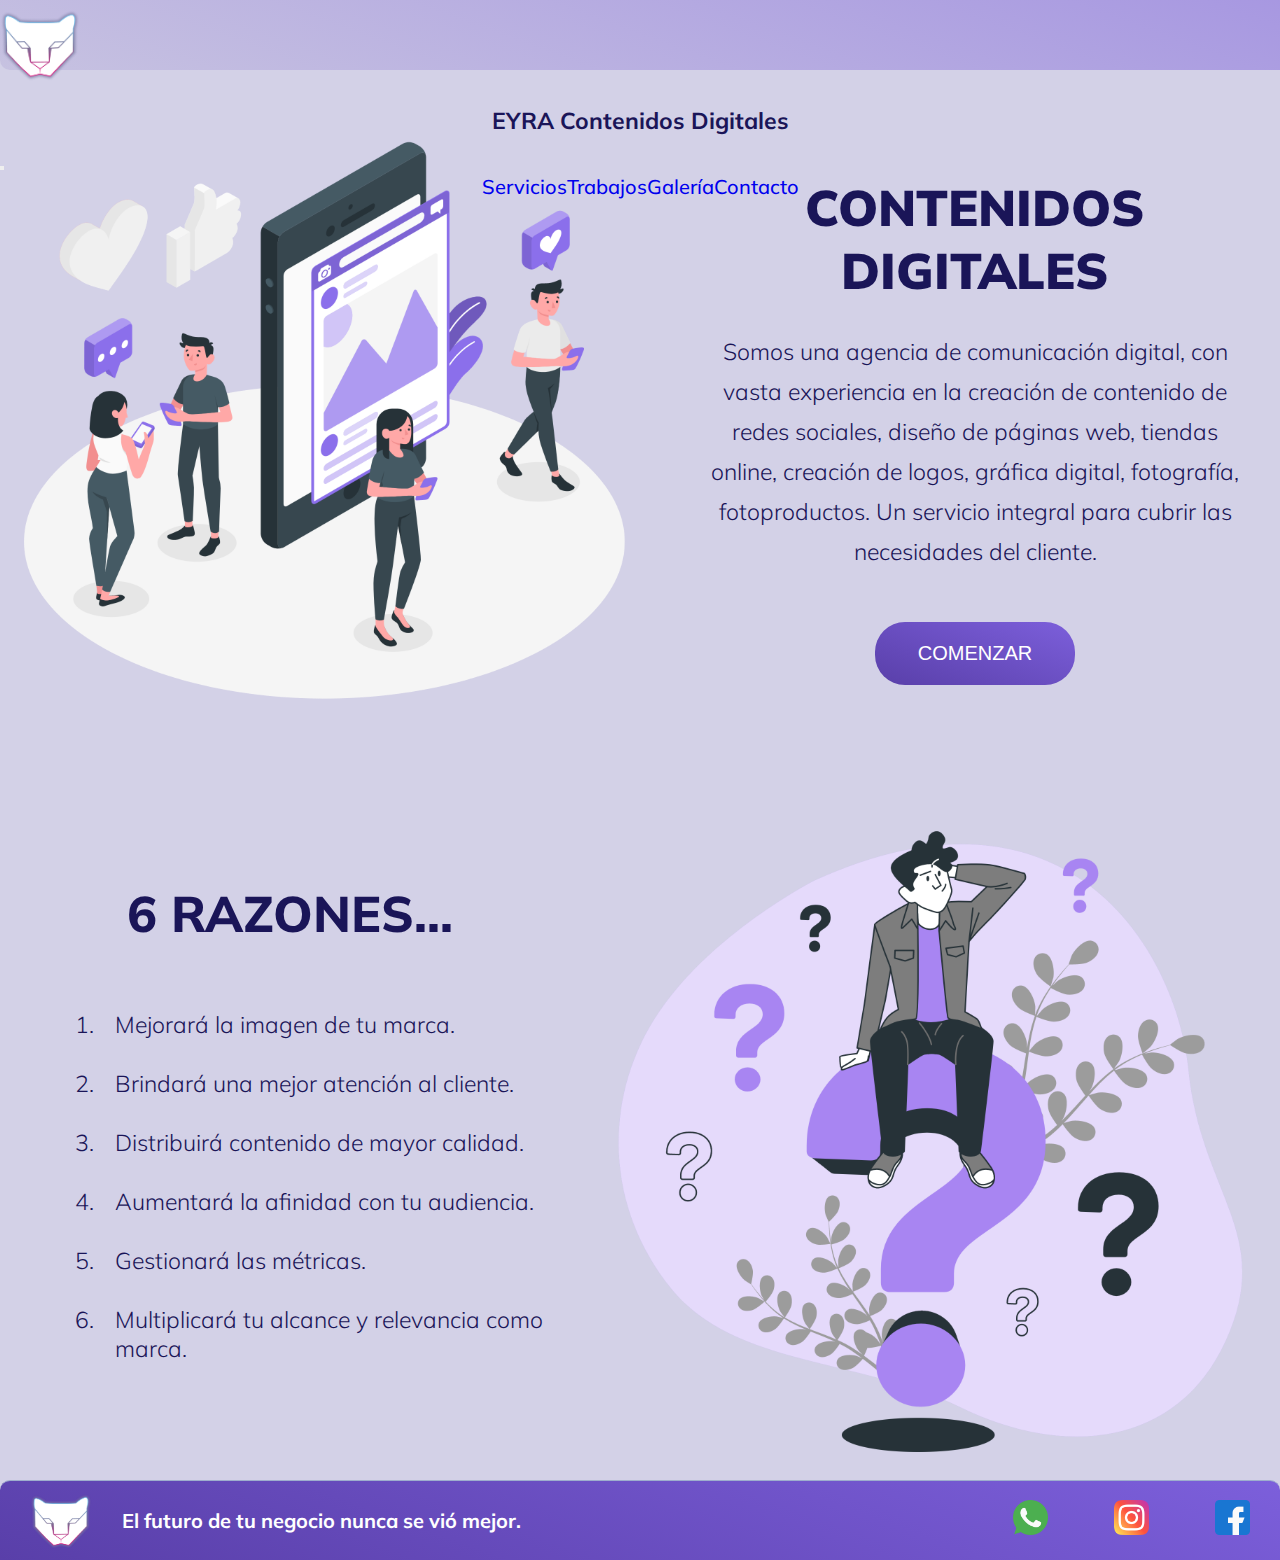
==== index.html @ 799c3d97 "Se cambia Nav a BS" ====
<!DOCTYPE html>
<html lang="en">
  <head>
    <meta charset="UTF-8" />
    <meta http-equiv="X-UA-Compatible" content="IE=edge" />
    <meta name="viewport" content="width=device-width, initial-scale=1.0" />
    <link
      href="https://cdn.jsdelivr.net/npm/bootstrap@5.1.1/dist/css/bootstrap.min.css"
      rel="stylesheet"
      integrity="sha384-F3w7mX95PdgyTmZZMECAngseQB83DfGTowi0iMjiWaeVhAn4FJkqJByhZMI3AhiU"
      crossorigin="anonymous"
    />
    <meta
      name="description"
      content="Descubre la innovación en los servicios digitales de EYRA, el futuro de tu negocio se encuentra acá."
    />
    <meta
      name="keywords"
      content="COMUNICACIÓN, COMMUNITY, MANAGER, SERVICIOS, PUBLICIDAD, FOTOPRODUCTO, DISEÑO, MARKETING"
    />
    <style>
      @import url("https://fonts.googleapis.com/css2?family=Mulish:wght@200;300;400;500;700;800;900&display=swap");
    </style>
    <link rel="shortcut icon" href="./Media/eyra-ico.ico" />
    <link rel="stylesheet" href="./CSS/style.css" />
    <title>EYRA | Contenidos Digitales</title>
  </head>
  <body>
    <nav class="navbar navbar-expand-sm navbar-light">
      <div class="container-fluid">
        <a title="EYRA" href="../index.html"
          ><img src="../Media/eyra-cara.png" class="logo" alt="logo"
        /></a>
        <p class="logo-text">EYRA Contenidos Digitales</p>
        <button
          class="navbar-toggler border-0 m-3 p-3"
          type="button"
          data-bs-toggle="collapse"
          data-bs-target="#navbarNav"
          aria-controls="navbarNav"
          aria-expanded="false"
          aria-label="Toggle navigation"
        >
          <span class="navbar-toggler-icon"></span>
        </button>
        <div
          class="collapse navbar-collapse justify-content-end"
          id="navbarNav"
        >
          <ul class="navbar-nav lista">
            <li class="nav-item">
              <a
                class="nav-link active"
                aria-current="page"
                href="./Pages/Servicios.html"
                >Servicios</a
              >
            </li>
            <li class="nav-item">
              <a class="nav-link active" href="./Pages/Trabajos.html"
                >Trabajos</a
              >
            </li>
            <li class="nav-item">
              <a class="nav-link active" href="./Pages/Galeria.html">Galería</a>
            </li>
            <li class="nav-item">
              <a class="nav-link active" href="./Pages/Contacto.html"
                >Contacto</a
              >
            </li>
          </ul>
        </div>
      </div>
    </nav>
    <section class="hero">
      <img
        src="./Media/Index.png"
        class="hero__img"
        alt="Gente usando celular"
      />
      <div class="hero__content">
        <h1 class="hero__content__title">CONTENIDOS DIGITALES</h1>
        <p class="hero__content__info">
          Somos una agencia de comunicación digital, con vasta experiencia en la
          creación de contenido de redes sociales, diseño de páginas web,
          tiendas online, creación de logos, gráfica digital, fotografía,
          fotoproductos. Un servicio integral para cubrir las necesidades del
          cliente.
        </p>
        <button class="hero__content__button">
          <a class="hero__content__button__link" href="./Pages/Contacto.html"
            >COMENZAR</a
          >
        </button>
      </div>
    </section>
    <article>
      <div>
        <h2>6 RAZONES...</h2>
        <ol>
          <li>Mejorará la imagen de tu marca.</li>
          <li>Brindará una mejor atención al cliente.</li>
          <li>Distribuirá contenido de mayor calidad.</li>
          <li>Aumentará la afinidad con tu audiencia.</li>
          <li>Gestionará las métricas.</li>
          <li>Multiplicará tu alcance y relevancia como marca.</li>
        </ol>
      </div>
      <img src="./Media/Index-razones.png" alt="signo de pregunta" />
    </article>
    <footer>
      <div class="logo-footer">
        <img src="./Media/eyra-cara.png" alt="Logo" />
        <p>El futuro de tu negocio nunca se vió mejor.</p>
      </div>
      <div class="redes">
        <a href="#"> <img src="./Media/whatsapp.png" alt="WhatsApp" /> </a>
        <a href="#"> <img src="./Media/instagram.png" alt="Instagram" /> </a>
        <a href="#"> <img src="./Media/facebook.png" alt="Facebook" /> </a>
      </div>
    </footer>
    <script
      src="https://cdn.jsdelivr.net/npm/bootstrap@5.1.1/dist/js/bootstrap.bundle.min.js"
      integrity="sha384-/bQdsTh/da6pkI1MST/rWKFNjaCP5gBSY4sEBT38Q/9RBh9AH40zEOg7Hlq2THRZ"
      crossorigin="anonymous"
    ></script>
  </body>
</html>
---- CSS/style.css ----
/*Reset CSS & HTML*/
* {
  margin: 0;
  padding: 0;
  -webkit-box-sizing: border-box;
          box-sizing: border-box;
}

html {
  font-size: 62.5%;
}

body {
  font-family: "Mulish", sans-serif;
  color: #1a1558;
  background-color: #d3d1e7;
  display: -ms-grid;
  display: grid;
  -ms-grid-columns: 1fr 1fr;
      grid-template-columns: 1fr 1fr;
  -ms-grid-rows: 8rem 1fr 1fr 8rem;
      grid-template-rows: 8rem 1fr 1fr 8rem;
      grid-template-areas: "header header" "hero hero" "article article" "footer footer";
}

a {
  text-decoration: none;
}

/*MEDIA QUERIES START*/
/*QUERIES FOR PHONES 375px to 700px*/
/*
  header div {
    flex-direction: column;
    justify-content: center;
    align-items: center;
  }

  header div p {
    font-size: 1.6rem;
    padding: 0px;
  }

  header nav ul {
    font-size: 1.6rem;
    flex-direction: column;
    justify-content: center;
    align-items: center;
  }

  .hero {
    flex-direction: column;
    justify-content: center;
    align-items: center;
  }

  .hero div h1 {
    margin-top: 20rem;
  }

  .hero img {
    display: none;
  }

  .hero div button {
    display: none;
  }

  article {
    margin-top: 5rem;
  }

  article img {
    display: none;
  }

  article div h2 {
    margin-top: 5rem;
  }

  footer {
    flex-direction: column;
    justify-content: center;
    align-items: center;
    height: 15rem;
  }

  .redes img {
    padding: 0px 15px 0px 15px;
  }
}

/*QUERIES FOR TABLETS*/
/*
@media screen and (max-width: 1000px) {
  header div p {
    font-size: 1.7rem;
  }

  .hero img {
    height: auto;
    width: 300px;
    margin-left: 0px;
  }

  article img {
    height: auto;
    width: 500px;
  }

  .redes img {
    padding: 0px 15px;
  }
}
*/
nav {
  -ms-grid-row: 1;
  -ms-grid-column: 1;
  -ms-grid-column-span: 2;
  grid-area: header;
  background-image: linear-gradient(20deg, rgba(89, 63, 169, 0.1), rgba(124, 95, 219, 0.5));
  border-bottom-left-radius: 1rem;
  height: 7rem;
}

@media screen and (max-width: 500px) {
  nav {
    height: 10rem;
  }
}

.logo {
  width: auto;
  height: 9rem;
}

.logo-text {
  font-weight: 700;
}

@media screen and (max-width: 768px) {
  .logo-text {
    font-size: 2rem;
  }
}

nav ul {
  display: -webkit-box;
  display: -ms-flexbox;
  display: flex;
  -webkit-box-pack: space-evenly;
      -ms-flex-pack: space-evenly;
          justify-content: space-evenly;
  font-size: 2rem;
  font-weight: 500;
}

nav ul li {
  display: -webkit-box;
  display: -ms-flexbox;
  display: flex;
  -webkit-box-pack: justify;
      -ms-flex-pack: justify;
          justify-content: space-between;
  -webkit-box-align: center;
      -ms-flex-align: center;
          align-items: center;
}

.lista {
  display: -webkit-box;
  display: -ms-flexbox;
  display: flex;
  -webkit-box-pack: center;
      -ms-flex-pack: center;
          justify-content: center;
  -webkit-box-align: center;
      -ms-flex-align: center;
          align-items: center;
}

/*
header {
  width: 100%;
  height: 4rem;
  grid-area: header;
  display: flex;
  justify-content: space-between;
  align-items: center;
  background: rgb(255, 255, 255);
  border-bottom: solid rgb(158, 174, 205) 1px;
  border-bottom-left-radius: 1.5rem;
  position: fixed;
  opacity: 0.9;
  z-index: 2;

  @include mobile {
    width: 100%;
    height: 10rem;
    flex-direction: column;
    justify-content: space-evenly;
    align-items: flex-end;
  }

  div img {
    position: absolute;
    width: auto;
    height: 120px;
    left: 0px;
    top: -4px;
    @include mobile {
      height: 100px;
      margin-left: 2rem;
      margin-top: 0.5rem;
    }
  }
  div p {
    padding-left: 11rem;
    font-size: 2.5rem;
    font-weight: 700;

    @include mobile {
      font-size: 2.6rem;
      margin-right: 6rem;
    }
    @include tablet {
      display: none;
    }
  }
  nav ul {
    width: 50rem;
    display: flex;
    justify-content: space-evenly;
    font-size: 2rem;
    font-weight: 500;
    li {
      display: flex;
      justify-content: space-between;
      align-items: center;
    }
  }
}

a {
  text-decoration: none;
}

/*HEADER END*/
/*FOOTER*/
footer {
  height: 8rem;
  width: 100%;
  -ms-grid-row: 4;
  -ms-grid-column: 1;
  -ms-grid-column-span: 2;
  grid-area: footer;
  display: -webkit-box;
  display: -ms-flexbox;
  display: flex;
  -webkit-box-pack: justify;
      -ms-flex-pack: justify;
          justify-content: space-between;
  -webkit-box-align: center;
      -ms-flex-align: center;
          align-items: center;
  background-image: linear-gradient(20deg, #593fa9, #7c5fdb);
  border-top: solid #9eaecd 1px;
  border-top-left-radius: 1rem;
  border-top-right-radius: 1rem;
  z-index: 2;
}

.logo-footer {
  display: -webkit-box;
  display: -ms-flexbox;
  display: flex;
  -webkit-box-pack: left;
      -ms-flex-pack: left;
          justify-content: left;
  -webkit-box-align: center;
      -ms-flex-align: center;
          align-items: center;
}

footer div p {
  padding-left: 30px;
  font-size: 2rem;
  font-weight: 700;
  color: white;
}

@media screen and (max-width: 500px) {
  footer div p {
    display: none;
  }
}

@media screen and (max-width: 768px) {
  footer div p {
    font-size: 1.6rem;
  }
}

footer img {
  width: auto;
  height: 70px;
  padding-left: 30px;
}

.redes img {
  width: auto;
  height: 35px;
  padding-right: 30px;
}

@media screen and (max-width: 500px) {
  .redes img {
    padding-right: 30px;
  }
}

/*FOOTER END*/
/*HERO SECTION START*/
.hero {
  width: 100%;
  height: 100%;
  -ms-grid-row: 2;
  -ms-grid-column: 1;
  -ms-grid-column-span: 2;
  grid-area: hero;
  display: -webkit-box;
  display: -ms-flexbox;
  display: flex;
  -webkit-box-pack: space-evenly;
      -ms-flex-pack: space-evenly;
          justify-content: space-evenly;
  -webkit-box-align: center;
      -ms-flex-align: center;
          align-items: center;
}

@media screen and (max-width: 500px) {
  .hero {
    -webkit-box-orient: vertical;
    -webkit-box-direction: normal;
        -ms-flex-direction: column;
            flex-direction: column;
    -webkit-box-pack: center;
        -ms-flex-pack: center;
            justify-content: center;
    -webkit-box-align: center;
        -ms-flex-align: center;
            align-items: center;
    width: 100vh;
  }
}

.hero__img {
  height: auto;
  width: 700px;
  margin-left: -30px;
}

@media screen and (max-width: 500px) {
  .hero__img {
    height: auto;
    width: 500px;
    margin-top: 20rem;
  }
}

.hero__content__title {
  text-align: center;
  font-size: 5rem;
  font-weight: 900;
  margin-top: 2rem;
}

.hero__content__info {
  text-align: center;
  font-size: 2.3rem;
  font-weight: 300;
  line-height: 4rem;
  margin: 2rem;
}

.hero__content__button {
  width: 200px;
  margin: 2rem;
  padding: 2rem;
  border-radius: 3rem;
  border: none;
  background-image: linear-gradient(20deg, #593fa9, #7c5fdb);
  -webkit-transition: width 0.5s;
  transition: width 0.5s;
}

.hero__content__button__link {
  color: white;
  font-size: 2rem;
  padding: 1rem;
}

.hero__content__button:hover {
  width: 250px;
}

.hero div {
  display: -webkit-box;
  display: -ms-flexbox;
  display: flex;
  -webkit-box-orient: vertical;
  -webkit-box-direction: normal;
      -ms-flex-direction: column;
          flex-direction: column;
  -webkit-box-pack: center;
      -ms-flex-pack: center;
          justify-content: center;
  -webkit-box-align: center;
      -ms-flex-align: center;
          align-items: center;
}

.hero {
  -webkit-animation: fadeIn 2s;
          animation: fadeIn 2s;
}

@-webkit-keyframes fadeIn {
  0% {
    opacity: 0;
  }
  100% {
    opacity: 1;
  }
}

@keyframes fadeIn {
  0% {
    opacity: 0;
  }
  100% {
    opacity: 1;
  }
}

/*HERO SECTION END*/
/* ARTICLE START*/
article {
  -ms-grid-row: 3;
  -ms-grid-column: 1;
  -ms-grid-column-span: 2;
  grid-area: article;
  display: -webkit-box;
  display: -ms-flexbox;
  display: flex;
  -webkit-box-pack: space-evenly;
      -ms-flex-pack: space-evenly;
          justify-content: space-evenly;
  -webkit-box-align: center;
      -ms-flex-align: center;
          align-items: center;
}

@media screen and (max-width: 500px) {
  article {
    -webkit-box-orient: vertical;
    -webkit-box-direction: normal;
        -ms-flex-direction: column;
            flex-direction: column;
  }
}

article div h2 {
  text-align: center;
  font-size: 5rem;
  font-weight: 800;
  margin-bottom: 5rem;
}

article div ol {
  padding: 0rem 0rem 0rem 10rem;
}

article div ol li {
  text-align: left;
  font-size: 2.3rem;
  font-weight: 300;
  padding: 1.5rem;
}

article img {
  height: auto;
  width: 700px;
}

@media screen and (max-width: 500px) {
  article img {
    height: auto;
    width: 500px;
  }
}

/* ARTICLE END*/
/*PAGES: SERVICIOS START*/
.servicios {
  height: 45rem;
  -ms-grid-row: 2;
  -ms-grid-column: 1;
  -ms-grid-column-span: 2;
  grid-area: hero;
  display: -webkit-box;
  display: -ms-flexbox;
  display: flex;
  -webkit-box-pack: space-evenly;
      -ms-flex-pack: space-evenly;
          justify-content: space-evenly;
  -webkit-box-align: start;
      -ms-flex-align: start;
          align-items: flex-start;
}

@media screen and (max-width: 500px) {
  .servicios {
    -webkit-box-orient: vertical;
    -webkit-box-direction: normal;
        -ms-flex-direction: column;
            flex-direction: column;
    -webkit-box-align: center;
        -ms-flex-align: center;
            align-items: center;
    width: 100vh;
    height: 100%;
  }
}

@media screen and (max-width: 768px) {
  .servicios {
    -webkit-box-orient: vertical;
    -webkit-box-direction: normal;
        -ms-flex-direction: column;
            flex-direction: column;
    -webkit-box-align: center;
        -ms-flex-align: center;
            align-items: center;
    height: 80%;
  }
}

.servicios__title {
  text-align: center;
  font-size: 5rem;
  font-weight: 800;
  margin-top: 13rem;
}

@media screen and (max-width: 768px) {
  .servicios__title {
    margin-top: 10rem;
  }
}

@media screen and (max-width: 500px) {
  .servicios__title {
    margin-top: 13rem;
  }
}

.servicios__info {
  text-align: center;
  font-size: 2.3rem;
  font-weight: 300;
  padding: 5rem 10rem 5rem 10rem;
}

.servicios__img {
  height: auto;
  width: 500px;
}

.box {
  display: -webkit-box;
  display: -ms-flexbox;
  display: flex;
  -webkit-box-orient: vertical;
  -webkit-box-direction: normal;
      -ms-flex-direction: column;
          flex-direction: column;
  background-image: linear-gradient(20deg, rgba(89, 63, 169, 0), rgba(124, 95, 219, 0.2));
  border-radius: 2rem;
}

.box__title {
  font-weight: 600;
  font-size: 3rem;
  margin: 7rem 0rem 3rem 0rem;
}

@media screen and (max-width: 500px) {
  .box__title {
    text-align: center;
  }
}

.box__cards {
  display: -webkit-box;
  display: -ms-flexbox;
  display: flex;
  -webkit-box-pack: space-evenly;
      -ms-flex-pack: space-evenly;
          justify-content: space-evenly;
  -webkit-box-align: baseline;
      -ms-flex-align: baseline;
          align-items: baseline;
  width: 90%;
  margin: 7rem 0rem 7rem 0rem;
}

@media screen and (max-width: 500px) {
  .box__cards {
    -webkit-box-orient: vertical;
    -webkit-box-direction: normal;
        -ms-flex-direction: column;
            flex-direction: column;
    -webkit-box-pack: center;
        -ms-flex-pack: center;
            justify-content: center;
    -webkit-box-align: center;
        -ms-flex-align: center;
            align-items: center;
    height: 100%;
  }
}

@media screen and (max-width: 768px) {
  .box__cards {
    -webkit-box-orient: vertical;
    -webkit-box-direction: normal;
        -ms-flex-direction: column;
            flex-direction: column;
    -webkit-box-pack: center;
        -ms-flex-pack: center;
            justify-content: center;
    -webkit-box-align: center;
        -ms-flex-align: center;
            align-items: center;
    height: 100%;
  }
}

.box__cards__card {
  font-size: 2.3rem;
  font-weight: 300;
  text-align: center;
  width: 35rem;
  height: 45rem;
  padding: 2rem;
  background-image: linear-gradient(20deg, rgba(89, 63, 169, 0), rgba(124, 95, 219, 0.7));
  border-radius: 1.3rem;
}

@media screen and (max-width: 500px) {
  .box__cards__card {
    width: 50rem;
    margin: 2rem 0rem 0rem 0rem;
  }
}

@media screen and (max-width: 768px) {
  .box__cards__card {
    width: 50rem;
    margin: 2rem 0rem 0rem 0rem;
  }
}

.box__cards__card__img {
  height: auto;
  width: 85px;
  margin: 0px;
}

.box__cards__card__title {
  margin: 2rem;
}

.box__cards__card__info {
  margin: 2rem;
}

.servicios,
.box-cards {
  -webkit-animation: fadeIn 2s;
          animation: fadeIn 2s;
}

@keyframes fadeIn {
  0% {
    opacity: 0;
  }
  100% {
    opacity: 1;
  }
}

/*TRABAJOS*/
.trabajos {
  -ms-grid-row: 2;
  -ms-grid-column: 1;
  -ms-grid-column-span: 2;
  grid-area: hero;
  display: -webkit-box;
  display: -ms-flexbox;
  display: flex;
  -webkit-box-pack: space-evenly;
      -ms-flex-pack: space-evenly;
          justify-content: space-evenly;
  -webkit-box-align: center;
      -ms-flex-align: center;
          align-items: center;
}

@media screen and (max-width: 500px) {
  .trabajos {
    -webkit-box-orient: vertical;
    -webkit-box-direction: normal;
        -ms-flex-direction: column;
            flex-direction: column;
    -webkit-box-pack: center;
        -ms-flex-pack: center;
            justify-content: center;
    -webkit-box-align: center;
        -ms-flex-align: center;
            align-items: center;
    width: 100vh;
  }
}

@media screen and (max-width: 768px) {
  .trabajos {
    -webkit-box-orient: vertical;
    -webkit-box-direction: normal;
        -ms-flex-direction: column;
            flex-direction: column;
    -webkit-box-pack: center;
        -ms-flex-pack: center;
            justify-content: center;
    -webkit-box-align: center;
        -ms-flex-align: center;
            align-items: center;
  }
}

.trabajos__title {
  text-align: center;
  font-size: 5rem;
  font-weight: 800;
  margin-top: 1rem;
}

.trabajos__img {
  height: 600px;
  width: auto;
}

.trabajos-info {
  display: -webkit-box;
  display: -ms-flexbox;
  display: flex;
  -webkit-box-orient: vertical;
  -webkit-box-direction: normal;
      -ms-flex-direction: column;
          flex-direction: column;
  -webkit-box-pack: center;
      -ms-flex-pack: center;
          justify-content: center;
  -webkit-box-align: center;
      -ms-flex-align: center;
          align-items: center;
}

.trabajos-info__text {
  width: 80%;
  text-align: center;
  font-size: 2.3rem;
  font-weight: 300;
  margin: 5rem;
}

.banner {
  width: 90%;
  display: -webkit-box;
  display: -ms-flexbox;
  display: flex;
  -webkit-box-pack: space-evenly;
      -ms-flex-pack: space-evenly;
          justify-content: space-evenly;
  -webkit-box-align: center;
      -ms-flex-align: center;
          align-items: center;
}

@media screen and (max-width: 500px) {
  .banner {
    -webkit-box-orient: vertical;
    -webkit-box-direction: normal;
        -ms-flex-direction: column;
            flex-direction: column;
    -webkit-box-pack: center;
        -ms-flex-pack: center;
            justify-content: center;
    -webkit-box-align: center;
        -ms-flex-align: center;
            align-items: center;
    width: 100vh;
  }
}

@media screen and (max-width: 768px) {
  .banner {
    -webkit-box-orient: vertical;
    -webkit-box-direction: normal;
        -ms-flex-direction: column;
            flex-direction: column;
    -webkit-box-pack: center;
        -ms-flex-pack: center;
            justify-content: center;
    -webkit-box-align: center;
        -ms-flex-align: center;
            align-items: center;
  }
}

.banner__img {
  height: auto;
  width: 300px;
}

.trabajos {
  -webkit-animation: fadeIn 2s;
          animation: fadeIn 2s;
}

@keyframes fadeIn {
  0% {
    opacity: 0;
  }
  100% {
    opacity: 1;
  }
}

/*GALERIA START*/
.galeria {
  height: 100%;
  -ms-grid-row: 2;
  -ms-grid-column: 1;
  -ms-grid-column-span: 2;
  grid-area: hero;
  display: -webkit-box;
  display: -ms-flexbox;
  display: flex;
  -webkit-box-pack: end;
      -ms-flex-pack: end;
          justify-content: flex-end;
  -webkit-box-align: center;
      -ms-flex-align: center;
          align-items: center;
}

@media screen and (max-width: 500px) {
  .galeria {
    -webkit-box-orient: vertical;
    -webkit-box-direction: normal;
        -ms-flex-direction: column;
            flex-direction: column;
    -webkit-box-pack: center;
        -ms-flex-pack: center;
            justify-content: center;
    -webkit-box-align: center;
        -ms-flex-align: center;
            align-items: center;
    width: 100vh;
  }
}

@media screen and (max-width: 768px) {
  .galeria {
    -webkit-box-orient: vertical;
    -webkit-box-direction: normal;
        -ms-flex-direction: column;
            flex-direction: column;
    -webkit-box-pack: center;
        -ms-flex-pack: center;
            justify-content: center;
    -webkit-box-align: center;
        -ms-flex-align: center;
            align-items: center;
  }
}

.galeria div img {
  height: auto;
  width: 500px;
}

@media screen and (max-width: 500px) {
  .galeria div img {
    margin-top: 20rem;
  }
}

.galeria h1 {
  text-align: center;
  font-size: 5rem;
  font-weight: 800;
  margin-top: 13rem;
}

.galeria p {
  text-align: center;
  font-size: 2.3rem;
  font-weight: 300;
  padding: 5rem 10rem 5rem 10rem;
}

.carousel-galeria {
  height: 100%;
}

.galeria,
.galeria-fotos {
  -webkit-animation: fadeIn 2s;
          animation: fadeIn 2s;
}

@keyframes fadeIn {
  0% {
    opacity: 0;
  }
  100% {
    opacity: 1;
  }
}

/*CONTACTO START*/
.contacto {
  height: 100%;
  -ms-grid-row: 2;
  -ms-grid-column: 1;
  -ms-grid-column-span: 2;
  grid-area: hero;
  display: -webkit-box;
  display: -ms-flexbox;
  display: flex;
  -webkit-box-pack: center;
      -ms-flex-pack: center;
          justify-content: center;
  -webkit-box-align: center;
      -ms-flex-align: center;
          align-items: center;
}

@media screen and (max-width: 500px) {
  .contacto {
    -webkit-box-orient: vertical;
    -webkit-box-direction: normal;
        -ms-flex-direction: column;
            flex-direction: column;
    -webkit-box-pack: center;
        -ms-flex-pack: center;
            justify-content: center;
    -webkit-box-align: center;
        -ms-flex-align: center;
            align-items: center;
    width: 100vh;
  }
}

@media screen and (max-width: 768px) {
  .contacto {
    -webkit-box-orient: vertical;
    -webkit-box-direction: normal;
        -ms-flex-direction: column;
            flex-direction: column;
    -webkit-box-pack: center;
        -ms-flex-pack: center;
            justify-content: center;
    -webkit-box-align: center;
        -ms-flex-align: center;
            align-items: center;
  }
}

.contacto div img {
  height: auto;
  width: 600px;
}

.contacto h1 {
  text-align: center;
  font-size: 5rem;
  font-weight: 800;
  margin-top: 13rem;
  -webkit-animation: fadeIn 2s;
          animation: fadeIn 2s;
}

@media screen and (max-width: 500px) {
  .contacto h1 {
    margin-top: 20rem;
  }
}

@keyframes fadeIn {
  0% {
    opacity: 0;
  }
  100% {
    opacity: 1;
  }
}

.contacto p {
  text-align: center;
  font-size: 2.3rem;
  font-weight: 300;
  padding: 5rem 10rem 5rem 10rem;
}

.formulario {
  background-image: linear-gradient(20deg, rgba(89, 63, 169, 0), rgba(124, 95, 219, 0.7));
}

.formulario div,
p {
  display: -webkit-box;
  display: -ms-flexbox;
  display: flex;
  -webkit-box-orient: vertical;
  -webkit-box-direction: normal;
      -ms-flex-direction: column;
          flex-direction: column;
  -webkit-box-pack: start;
      -ms-flex-pack: start;
          justify-content: flex-start;
  -webkit-box-align: center;
      -ms-flex-align: center;
          align-items: center;
  padding: 1rem;
}

.formulario,
div,
p,
input,
label {
  font-size: 2.3rem;
  font-weight: 300;
}

.formulario input,
select {
  background-color: #d3d1e7;
  border: none;
  margin: 0.5rem;
}

.formulario select {
  text-align: center;
  font-size: 2rem;
}

.formulario div button {
  width: 200px;
  margin: 2rem;
  padding: 2rem;
  border-radius: 3rem;
  border: none;
  background-image: linear-gradient(20deg, #593fa9, #7c5fdb);
  -webkit-transition: width 0.5s;
  transition: width 0.5s;
}

.formulario div button:hover {
  width: 250px;
}

.formulario div button a {
  color: white;
  font-size: 2rem;
  padding: 1rem;
}

/*MEDIA QUERIES START*/
/*QUERIES FOR PHONES 375px to 700px*/
/*
  header div {
    flex-direction: column;
    justify-content: center;
    align-items: center;
  }

  header div p {
    font-size: 1.6rem;
    padding: 0px;
  }

  header nav ul {
    font-size: 1.6rem;
    flex-direction: column;
    justify-content: center;
    align-items: center;
  }

  .hero {
    flex-direction: column;
    justify-content: center;
    align-items: center;
  }

  .hero div h1 {
    margin-top: 20rem;
  }

  .hero img {
    display: none;
  }

  .hero div button {
    display: none;
  }

  article {
    margin-top: 5rem;
  }

  article img {
    display: none;
  }

  article div h2 {
    margin-top: 5rem;
  }

  footer {
    flex-direction: column;
    justify-content: center;
    align-items: center;
    height: 15rem;
  }

  .redes img {
    padding: 0px 15px 0px 15px;
  }
}

/*QUERIES FOR TABLETS*/
/*
@media screen and (max-width: 1000px) {
  header div p {
    font-size: 1.7rem;
  }

  .hero img {
    height: auto;
    width: 300px;
    margin-left: 0px;
  }

  article img {
    height: auto;
    width: 500px;
  }

  .redes img {
    padding: 0px 15px;
  }
}
*/
/*# sourceMappingURL=style.css.map */
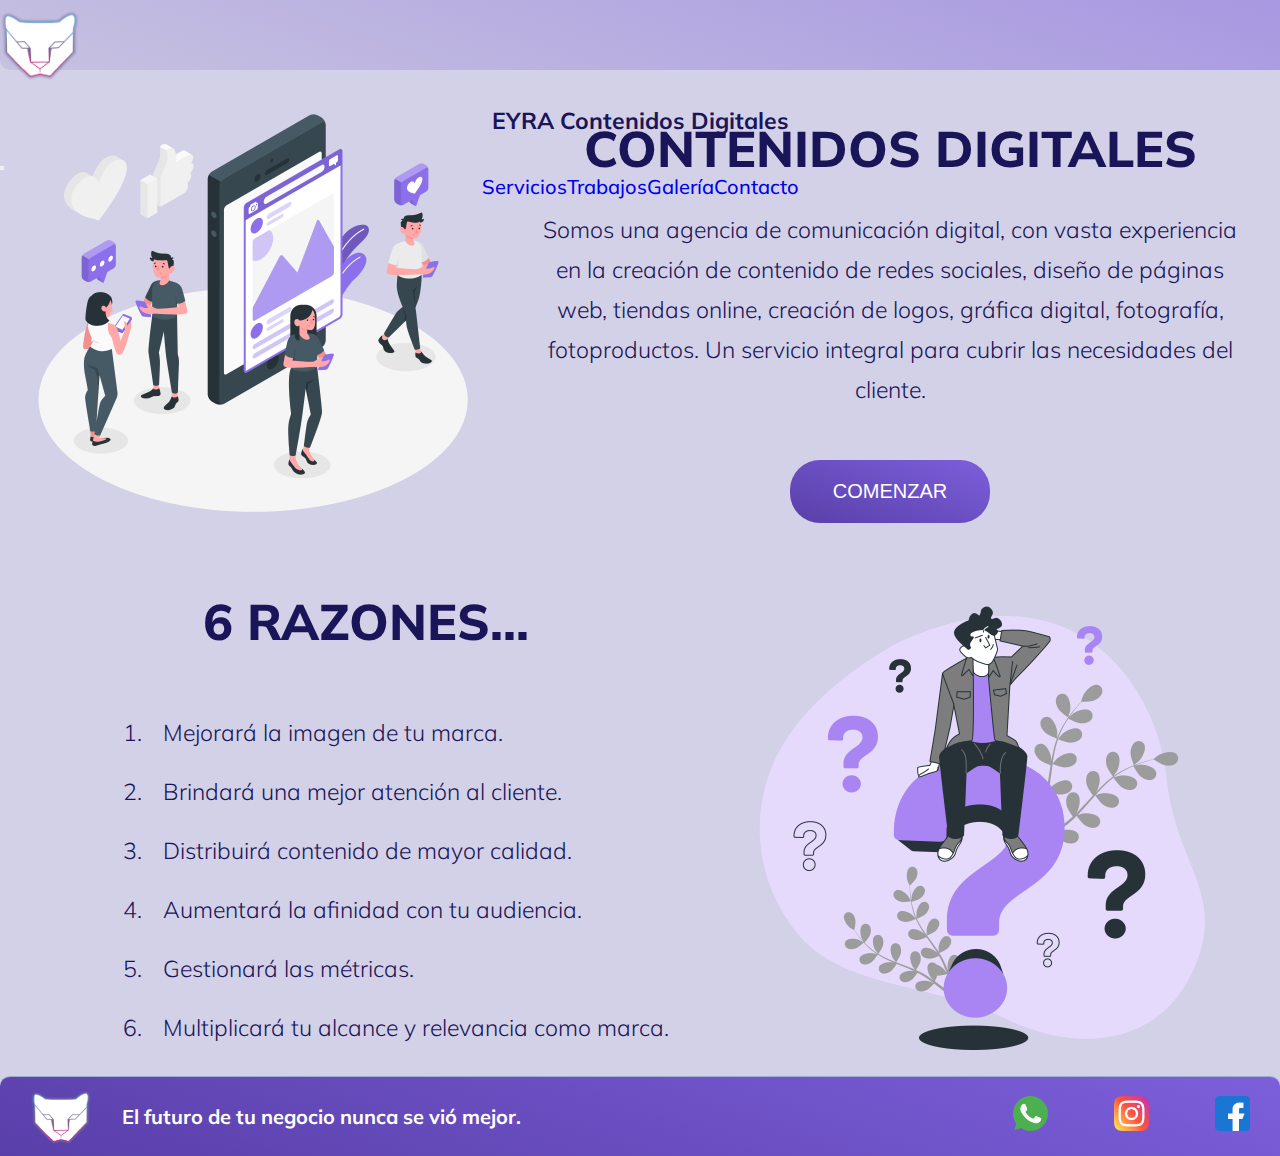
==== commit 332fa066: "Se quita grid y mejora responsive en movil" ====
--- a/index.html
+++ b/index.html
@@ -26,59 +26,67 @@
     <title>EYRA | Contenidos Digitales</title>
   </head>
   <body>
-    <nav class="navbar navbar-expand-sm navbar-light">
-      <div class="container-fluid">
-        <a title="EYRA" href="../index.html"
-          ><img src="../Media/eyra-cara.png" class="logo" alt="logo"
-        /></a>
-        <p class="logo-text">EYRA Contenidos Digitales</p>
-        <button
-          class="navbar-toggler border-0 m-3 p-3"
-          type="button"
-          data-bs-toggle="collapse"
-          data-bs-target="#navbarNav"
-          aria-controls="navbarNav"
-          aria-expanded="false"
-          aria-label="Toggle navigation"
-        >
-          <span class="navbar-toggler-icon"></span>
-        </button>
-        <div
-          class="collapse navbar-collapse justify-content-end"
-          id="navbarNav"
-        >
-          <ul class="navbar-nav lista">
-            <li class="nav-item">
-              <a
-                class="nav-link active"
-                aria-current="page"
-                href="./Pages/Servicios.html"
-                >Servicios</a
-              >
-            </li>
-            <li class="nav-item">
-              <a class="nav-link active" href="./Pages/Trabajos.html"
-                >Trabajos</a
-              >
-            </li>
-            <li class="nav-item">
-              <a class="nav-link active" href="./Pages/Galeria.html">Galería</a>
-            </li>
-            <li class="nav-item">
-              <a class="nav-link active" href="./Pages/Contacto.html"
-                >Contacto</a
-              >
-            </li>
-          </ul>
-        </div>
+    <div class="container-fluid">
+      <div class="row">
+        <nav class="navbar navbar-expand-sm navbar-light">
+          <div class="container-fluid">
+            <a title="EYRA" href="./index.html"
+              ><img src="./Media/eyra-cara.png" class="logo" alt="logo"
+            /></a>
+            <p class="logo-text">EYRA Contenidos Digitales</p>
+            <button
+              class="navbar-toggler border-0 m-3 p-3"
+              type="button"
+              data-bs-toggle="collapse"
+              data-bs-target="#navbarNav"
+              aria-controls="navbarNav"
+              aria-expanded="false"
+              aria-label="Toggle navigation"
+            >
+              <span class="navbar-toggler-icon"></span>
+            </button>
+            <div
+              class="collapse navbar-collapse justify-content-end"
+              id="navbarNav"
+            >
+              <ul class="navbar-nav lista">
+                <li class="nav-item">
+                  <a
+                    class="nav-link active"
+                    aria-current="page"
+                    href="./Pages/Servicios.html"
+                    >Servicios</a
+                  >
+                </li>
+                <li class="nav-item">
+                  <a class="nav-link active" href="./Pages/Trabajos.html"
+                    >Trabajos</a
+                  >
+                </li>
+                <li class="nav-item">
+                  <a class="nav-link active" href="./Pages/Galeria.html"
+                    >Galería</a
+                  >
+                </li>
+                <li class="nav-item">
+                  <a class="nav-link active" href="./Pages/Contacto.html"
+                    >Contacto</a
+                  >
+                </li>
+              </ul>
+            </div>
+          </div>
+        </nav>
       </div>
-    </nav>
+    </div>
     <section class="hero">
-      <img
-        src="./Media/Index.png"
-        class="hero__img"
-        alt="Gente usando celular"
-      />
+      <div>
+        <img
+          src="./Media/Index.png"
+          class="hero__img"
+          alt="Gente usando celular"
+        />
+      </div>
       <div class="hero__content">
         <h1 class="hero__content__title">CONTENIDOS DIGITALES</h1>
         <p class="hero__content__info">
@@ -107,7 +115,9 @@
           <li>Multiplicará tu alcance y relevancia como marca.</li>
         </ol>
       </div>
-      <img src="./Media/Index-razones.png" alt="signo de pregunta" />
+      <div>
+        <img src="./Media/Index-razones.png" alt="signo de pregunta" />
+      </div>
     </article>
     <footer>
       <div class="logo-footer">
--- a/CSS/style.css
+++ b/CSS/style.css
@@ -14,13 +14,6 @@
   font-family: "Mulish", sans-serif;
   color: #1a1558;
   background-color: #d3d1e7;
-  display: -ms-grid;
-  display: grid;
-  -ms-grid-columns: 1fr 1fr;
-      grid-template-columns: 1fr 1fr;
-  -ms-grid-rows: 8rem 1fr 1fr 8rem;
-      grid-template-rows: 8rem 1fr 1fr 8rem;
-      grid-template-areas: "header header" "hero hero" "article article" "footer footer";
 }
 
 a {
@@ -28,119 +21,31 @@
 }
 
 /*MEDIA QUERIES START*/
-/*QUERIES FOR PHONES 375px to 700px*/
-/*
-  header div {
-    flex-direction: column;
-    justify-content: center;
-    align-items: center;
-  }
-
-  header div p {
-    font-size: 1.6rem;
-    padding: 0px;
-  }
-
-  header nav ul {
-    font-size: 1.6rem;
-    flex-direction: column;
-    justify-content: center;
-    align-items: center;
-  }
-
-  .hero {
-    flex-direction: column;
-    justify-content: center;
-    align-items: center;
-  }
-
-  .hero div h1 {
-    margin-top: 20rem;
-  }
-
-  .hero img {
-    display: none;
-  }
-
-  .hero div button {
-    display: none;
-  }
-
-  article {
-    margin-top: 5rem;
-  }
-
-  article img {
-    display: none;
-  }
-
-  article div h2 {
-    margin-top: 5rem;
-  }
-
-  footer {
-    flex-direction: column;
-    justify-content: center;
-    align-items: center;
-    height: 15rem;
-  }
-
-  .redes img {
-    padding: 0px 15px 0px 15px;
-  }
-}
-
-/*QUERIES FOR TABLETS*/
-/*
-@media screen and (max-width: 1000px) {
-  header div p {
-    font-size: 1.7rem;
-  }
-
-  .hero img {
-    height: auto;
-    width: 300px;
-    margin-left: 0px;
-  }
-
-  article img {
-    height: auto;
-    width: 500px;
-  }
-
-  .redes img {
-    padding: 0px 15px;
-  }
-}
-*/
 nav {
-  -ms-grid-row: 1;
-  -ms-grid-column: 1;
-  -ms-grid-column-span: 2;
-  grid-area: header;
   background-image: linear-gradient(20deg, rgba(89, 63, 169, 0.1), rgba(124, 95, 219, 0.5));
   border-bottom-left-radius: 1rem;
   height: 7rem;
 }
 
-@media screen and (max-width: 500px) {
-  nav {
-    height: 10rem;
-  }
-}
-
 .logo {
   width: auto;
   height: 9rem;
 }
 
+@media screen and (max-width: 500px) {
+  .logo {
+    height: auto;
+    width: 5rem;
+  }
+}
+
 .logo-text {
   font-weight: 700;
 }
 
-@media screen and (max-width: 768px) {
+@media screen and (max-width: 500px) {
   .logo-text {
-    font-size: 2rem;
+    display: none;
   }
 }
 
@@ -179,80 +84,11 @@
           align-items: center;
 }
 
-/*
-header {
-  width: 100%;
-  height: 4rem;
-  grid-area: header;
-  display: flex;
-  justify-content: space-between;
-  align-items: center;
-  background: rgb(255, 255, 255);
-  border-bottom: solid rgb(158, 174, 205) 1px;
-  border-bottom-left-radius: 1.5rem;
-  position: fixed;
-  opacity: 0.9;
-  z-index: 2;
-
-  @include mobile {
-    width: 100%;
-    height: 10rem;
-    flex-direction: column;
-    justify-content: space-evenly;
-    align-items: flex-end;
-  }
-
-  div img {
-    position: absolute;
-    width: auto;
-    height: 120px;
-    left: 0px;
-    top: -4px;
-    @include mobile {
-      height: 100px;
-      margin-left: 2rem;
-      margin-top: 0.5rem;
-    }
-  }
-  div p {
-    padding-left: 11rem;
-    font-size: 2.5rem;
-    font-weight: 700;
-
-    @include mobile {
-      font-size: 2.6rem;
-      margin-right: 6rem;
-    }
-    @include tablet {
-      display: none;
-    }
-  }
-  nav ul {
-    width: 50rem;
-    display: flex;
-    justify-content: space-evenly;
-    font-size: 2rem;
-    font-weight: 500;
-    li {
-      display: flex;
-      justify-content: space-between;
-      align-items: center;
-    }
-  }
-}
-
-a {
-  text-decoration: none;
-}
-
 /*HEADER END*/
 /*FOOTER*/
 footer {
   height: 8rem;
-  width: 100%;
-  -ms-grid-row: 4;
-  -ms-grid-column: 1;
-  -ms-grid-column-span: 2;
+  width: 100vw;
   grid-area: footer;
   display: -webkit-box;
   display: -ms-flexbox;
@@ -315,25 +151,21 @@
 
 @media screen and (max-width: 500px) {
   .redes img {
-    padding-right: 30px;
+    width: auto;
+    height: 30px;
+    padding-right: 10px;
   }
 }
 
 /*FOOTER END*/
 /*HERO SECTION START*/
 .hero {
-  width: 100%;
-  height: 100%;
-  -ms-grid-row: 2;
-  -ms-grid-column: 1;
-  -ms-grid-column-span: 2;
-  grid-area: hero;
-  display: -webkit-box;
-  display: -ms-flexbox;
-  display: flex;
-  -webkit-box-pack: space-evenly;
-      -ms-flex-pack: space-evenly;
-          justify-content: space-evenly;
+  display: -webkit-box;
+  display: -ms-flexbox;
+  display: flex;
+  -webkit-box-pack: center;
+      -ms-flex-pack: center;
+          justify-content: center;
   -webkit-box-align: center;
       -ms-flex-align: center;
           align-items: center;
@@ -351,37 +183,50 @@
     -webkit-box-align: center;
         -ms-flex-align: center;
             align-items: center;
-    width: 100vh;
+    width: 100%;
   }
 }
 
 .hero__img {
   height: auto;
-  width: 700px;
-  margin-left: -30px;
+  width: 500px;
 }
 
 @media screen and (max-width: 500px) {
   .hero__img {
     height: auto;
-    width: 500px;
-    margin-top: 20rem;
+    width: 300px;
+    margin-top: 15rem;
+    margin-left: 0px;
   }
 }
 
 .hero__content__title {
   text-align: center;
   font-size: 5rem;
-  font-weight: 900;
+  font-weight: 800;
   margin-top: 2rem;
 }
 
+@media screen and (max-width: 500px) {
+  .hero__content__title {
+    font-size: 2rem;
+  }
+}
+
 .hero__content__info {
+  max-width: 100rem;
   text-align: center;
   font-size: 2.3rem;
   font-weight: 300;
   line-height: 4rem;
   margin: 2rem;
+}
+
+@media screen and (max-width: 500px) {
+  .hero__content__info {
+    font-size: 1.6rem;
+  }
 }
 
 .hero__content__button {
@@ -447,10 +292,6 @@
 /*HERO SECTION END*/
 /* ARTICLE START*/
 article {
-  -ms-grid-row: 3;
-  -ms-grid-column: 1;
-  -ms-grid-column-span: 2;
-  grid-area: article;
   display: -webkit-box;
   display: -ms-flexbox;
   display: flex;
@@ -478,8 +319,20 @@
   margin-bottom: 5rem;
 }
 
+@media screen and (max-width: 500px) {
+  article div h2 {
+    font-size: 2rem;
+  }
+}
+
 article div ol {
   padding: 0rem 0rem 0rem 10rem;
+}
+
+@media screen and (max-width: 500px) {
+  article div ol {
+    padding: 0px;
+  }
 }
 
 article div ol li {
@@ -489,15 +342,22 @@
   padding: 1.5rem;
 }
 
+@media screen and (max-width: 500px) {
+  article div ol li {
+    font-size: 1.6rem;
+    text-align: center;
+  }
+}
+
 article img {
   height: auto;
-  width: 700px;
+  width: 500px;
 }
 
 @media screen and (max-width: 500px) {
   article img {
     height: auto;
-    width: 500px;
+    width: 300px;
   }
 }
 
@@ -505,10 +365,6 @@
 /*PAGES: SERVICIOS START*/
 .servicios {
   height: 45rem;
-  -ms-grid-row: 2;
-  -ms-grid-column: 1;
-  -ms-grid-column-span: 2;
-  grid-area: hero;
   display: -webkit-box;
   display: -ms-flexbox;
   display: flex;
@@ -529,8 +385,6 @@
     -webkit-box-align: center;
         -ms-flex-align: center;
             align-items: center;
-    width: 100vh;
-    height: 100%;
   }
 }
 
@@ -557,25 +411,42 @@
 @media screen and (max-width: 768px) {
   .servicios__title {
     margin-top: 10rem;
+    font-size: 2rem;
   }
 }
 
 @media screen and (max-width: 500px) {
   .servicios__title {
     margin-top: 13rem;
+    font-size: 2rem;
   }
 }
 
 .servicios__info {
+  max-width: 100rem;
   text-align: center;
   font-size: 2.3rem;
   font-weight: 300;
   padding: 5rem 10rem 5rem 10rem;
 }
 
+@media screen and (max-width: 500px) {
+  .servicios__info {
+    font-size: 1.6rem;
+    padding: 10px 10px;
+  }
+}
+
 .servicios__img {
   height: auto;
   width: 500px;
+}
+
+@media screen and (max-width: 500px) {
+  .servicios__img {
+    height: auto;
+    width: 100vw;
+  }
 }
 
 .box {
@@ -599,6 +470,7 @@
 @media screen and (max-width: 500px) {
   .box__title {
     text-align: center;
+    font-size: 2rem;
   }
 }
 
@@ -612,7 +484,7 @@
   -webkit-box-align: baseline;
       -ms-flex-align: baseline;
           align-items: baseline;
-  width: 90%;
+  width: 90vw;
   margin: 7rem 0rem 7rem 0rem;
 }
 
@@ -629,6 +501,7 @@
         -ms-flex-align: center;
             align-items: center;
     height: 100%;
+    width: 100vw;
   }
 }
 
@@ -661,14 +534,12 @@
 
 @media screen and (max-width: 500px) {
   .box__cards__card {
-    width: 50rem;
-    margin: 2rem 0rem 0rem 0rem;
+    width: 100%;
   }
 }
 
 @media screen and (max-width: 768px) {
   .box__cards__card {
-    width: 50rem;
     margin: 2rem 0rem 0rem 0rem;
   }
 }
@@ -683,8 +554,20 @@
   margin: 2rem;
 }
 
+@media screen and (max-width: 500px) {
+  .box__cards__card__title {
+    font-size: 2rem;
+  }
+}
+
 .box__cards__card__info {
   margin: 2rem;
+}
+
+@media screen and (max-width: 500px) {
+  .box__cards__card__info {
+    font-size: 1.6rem;
+  }
 }
 
 .servicios,
@@ -704,10 +587,6 @@
 
 /*TRABAJOS*/
 .trabajos {
-  -ms-grid-row: 2;
-  -ms-grid-column: 1;
-  -ms-grid-column-span: 2;
-  grid-area: hero;
   display: -webkit-box;
   display: -ms-flexbox;
   display: flex;
@@ -731,7 +610,7 @@
     -webkit-box-align: center;
         -ms-flex-align: center;
             align-items: center;
-    width: 100vh;
+    width: 100vw;
   }
 }
 
@@ -757,9 +636,22 @@
   margin-top: 1rem;
 }
 
+@media screen and (max-width: 500px) {
+  .trabajos__title {
+    font-size: 2rem;
+  }
+}
+
 .trabajos__img {
-  height: 600px;
+  height: 500px;
   width: auto;
+}
+
+@media screen and (max-width: 500px) {
+  .trabajos__img {
+    height: 300px;
+    width: auto;
+  }
 }
 
 .trabajos-info {
@@ -779,13 +671,19 @@
 }
 
 .trabajos-info__text {
-  width: 80%;
+  width: 80vw;
   text-align: center;
   font-size: 2.3rem;
   font-weight: 300;
   margin: 5rem;
 }
 
+@media screen and (max-width: 500px) {
+  .trabajos-info__text {
+    font-size: 1.6rem;
+  }
+}
+
 .banner {
   width: 90%;
   display: -webkit-box;
@@ -811,7 +709,7 @@
     -webkit-box-align: center;
         -ms-flex-align: center;
             align-items: center;
-    width: 100vh;
+    width: 100vw;
   }
 }
 
@@ -852,10 +750,6 @@
 /*GALERIA START*/
 .galeria {
   height: 100%;
-  -ms-grid-row: 2;
-  -ms-grid-column: 1;
-  -ms-grid-column-span: 2;
-  grid-area: hero;
   display: -webkit-box;
   display: -ms-flexbox;
   display: flex;
@@ -879,7 +773,7 @@
     -webkit-box-align: center;
         -ms-flex-align: center;
             align-items: center;
-    width: 100vh;
+    width: 100vw;
   }
 }
 
@@ -905,6 +799,8 @@
 
 @media screen and (max-width: 500px) {
   .galeria div img {
+    height: auto;
+    width: 300px;
     margin-top: 20rem;
   }
 }
@@ -916,11 +812,25 @@
   margin-top: 13rem;
 }
 
+@media screen and (max-width: 500px) {
+  .galeria h1 {
+    font-size: 2rem;
+    margin-top: 1rem;
+  }
+}
+
 .galeria p {
   text-align: center;
   font-size: 2.3rem;
   font-weight: 300;
   padding: 5rem 10rem 5rem 10rem;
+}
+
+@media screen and (max-width: 500px) {
+  .galeria p {
+    padding: 0px;
+    font-size: 1.6rem;
+  }
 }
 
 .carousel-galeria {
@@ -933,6 +843,10 @@
           animation: fadeIn 2s;
 }
 
+.galeria-height {
+  height: 100vh;
+}
+
 @keyframes fadeIn {
   0% {
     opacity: 0;
@@ -945,10 +859,6 @@
 /*CONTACTO START*/
 .contacto {
   height: 100%;
-  -ms-grid-row: 2;
-  -ms-grid-column: 1;
-  -ms-grid-column-span: 2;
-  grid-area: hero;
   display: -webkit-box;
   display: -ms-flexbox;
   display: flex;
@@ -972,7 +882,7 @@
     -webkit-box-align: center;
         -ms-flex-align: center;
             align-items: center;
-    width: 100vh;
+    width: 100vw;
   }
 }
 
@@ -994,6 +904,13 @@
 .contacto div img {
   height: auto;
   width: 600px;
+}
+
+@media screen and (max-width: 500px) {
+  .contacto div img {
+    height: auto;
+    width: 300px;
+  }
 }
 
 .contacto h1 {
@@ -1008,6 +925,7 @@
 @media screen and (max-width: 500px) {
   .contacto h1 {
     margin-top: 20rem;
+    font-size: 2rem;
   }
 }
 
@@ -1025,6 +943,13 @@
   font-size: 2.3rem;
   font-weight: 300;
   padding: 5rem 10rem 5rem 10rem;
+}
+
+@media screen and (max-width: 500px) {
+  .contacto p {
+    padding: 1rem;
+    font-size: 1.6rem;
+  }
 }
 
 .formulario {
@@ -1092,89 +1017,4 @@
 }
 
 /*MEDIA QUERIES START*/
-/*QUERIES FOR PHONES 375px to 700px*/
-/*
-  header div {
-    flex-direction: column;
-    justify-content: center;
-    align-items: center;
-  }
-
-  header div p {
-    font-size: 1.6rem;
-    padding: 0px;
-  }
-
-  header nav ul {
-    font-size: 1.6rem;
-    flex-direction: column;
-    justify-content: center;
-    align-items: center;
-  }
-
-  .hero {
-    flex-direction: column;
-    justify-content: center;
-    align-items: center;
-  }
-
-  .hero div h1 {
-    margin-top: 20rem;
-  }
-
-  .hero img {
-    display: none;
-  }
-
-  .hero div button {
-    display: none;
-  }
-
-  article {
-    margin-top: 5rem;
-  }
-
-  article img {
-    display: none;
-  }
-
-  article div h2 {
-    margin-top: 5rem;
-  }
-
-  footer {
-    flex-direction: column;
-    justify-content: center;
-    align-items: center;
-    height: 15rem;
-  }
-
-  .redes img {
-    padding: 0px 15px 0px 15px;
-  }
-}
-
-/*QUERIES FOR TABLETS*/
-/*
-@media screen and (max-width: 1000px) {
-  header div p {
-    font-size: 1.7rem;
-  }
-
-  .hero img {
-    height: auto;
-    width: 300px;
-    margin-left: 0px;
-  }
-
-  article img {
-    height: auto;
-    width: 500px;
-  }
-
-  .redes img {
-    padding: 0px 15px;
-  }
-}
-*/
 /*# sourceMappingURL=style.css.map */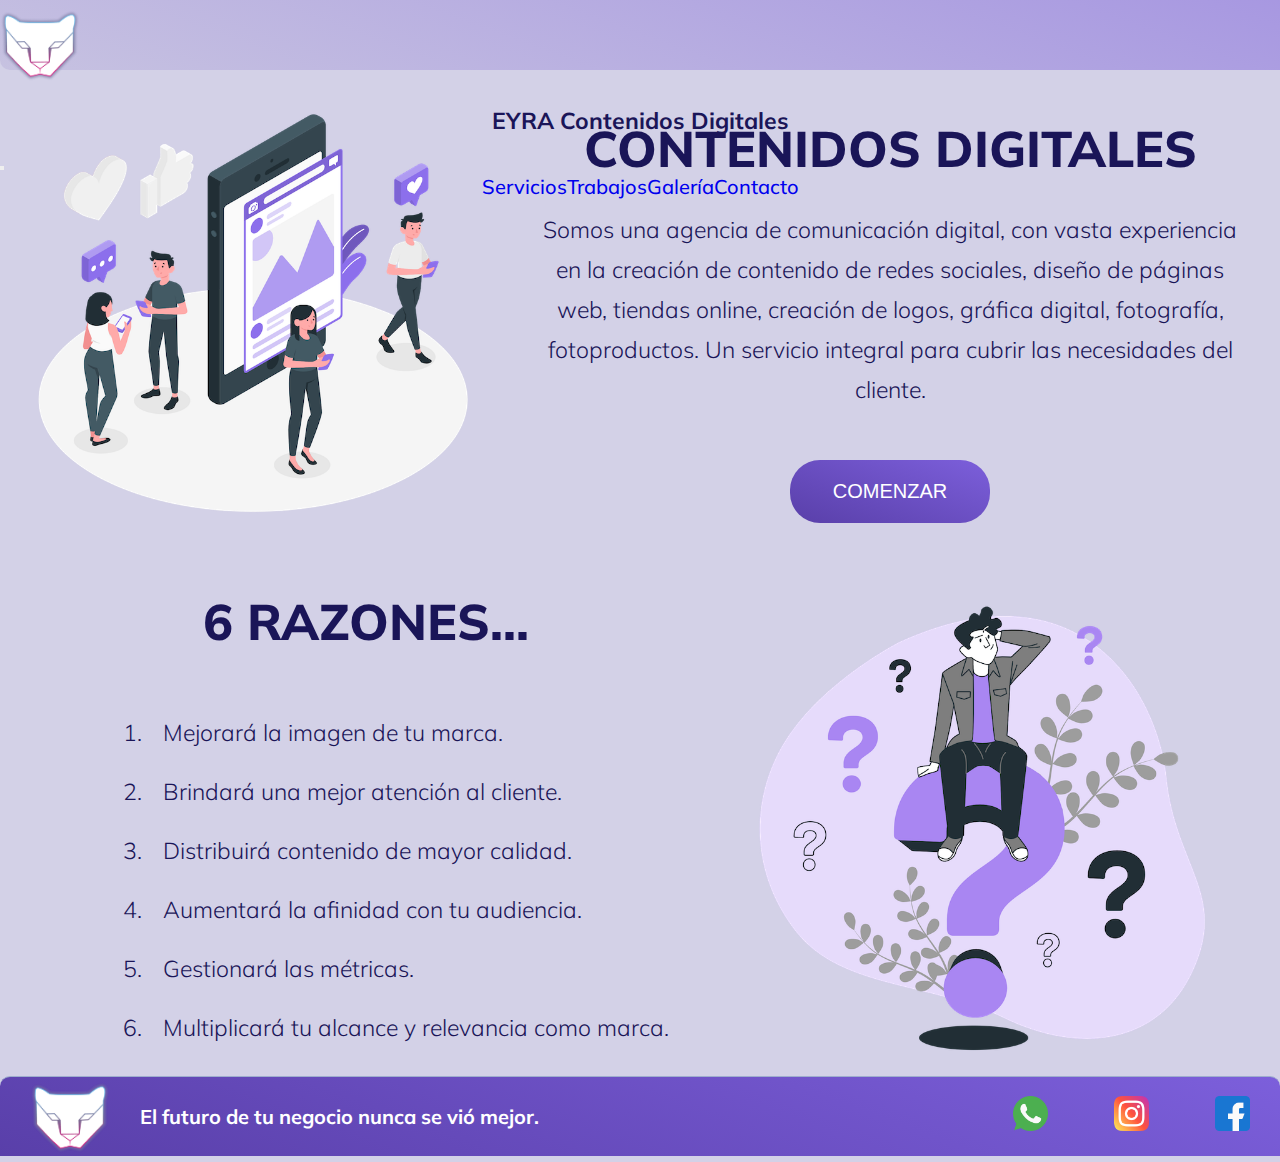
==== commit 4646222c: "Se aplica target_Blank a redes" ====
--- a/index.html
+++ b/index.html
@@ -125,9 +125,15 @@
         <p>El futuro de tu negocio nunca se vió mejor.</p>
       </div>
       <div class="redes">
-        <a href="#"> <img src="./Media/whatsapp.png" alt="WhatsApp" /> </a>
-        <a href="#"> <img src="./Media/instagram.png" alt="Instagram" /> </a>
-        <a href="#"> <img src="./Media/facebook.png" alt="Facebook" /> </a>
+        <a href="#" target="_blank">
+          <img src="./Media/whatsapp.png" alt="WhatsApp" />
+        </a>
+        <a href="#" target="_blank">
+          <img src="./Media/instagram.png" alt="Instagram" />
+        </a>
+        <a href="#" target="_blank">
+          <img src="./Media/facebook.png" alt="Facebook" />
+        </a>
       </div>
     </footer>
     <script
--- a/CSS/style.css
+++ b/CSS/style.css
@@ -139,8 +139,15 @@
 
 footer img {
   width: auto;
-  height: 70px;
+  height: 90px;
   padding-left: 30px;
+}
+
+@media screen and (max-width: 500px) {
+  footer img {
+    height: auto;
+    width: 75px;
+  }
 }
 
 .redes img {
@@ -154,6 +161,7 @@
     width: auto;
     height: 30px;
     padding-right: 10px;
+    padding-left: 10px;
   }
 }
 
@@ -246,6 +254,10 @@
   padding: 1rem;
 }
 
+.hero__content__button__link:hover {
+  color: white;
+}
+
 .hero__content__button:hover {
   width: 250px;
 }
@@ -671,7 +683,7 @@
 }
 
 .trabajos-info__text {
-  width: 80vw;
+  max-width: 100rem;
   text-align: center;
   font-size: 2.3rem;
   font-weight: 300;
@@ -685,7 +697,7 @@
 }
 
 .banner {
-  width: 90%;
+  max-width: 100rem;
   display: -webkit-box;
   display: -ms-flexbox;
   display: flex;
@@ -753,9 +765,9 @@
   display: -webkit-box;
   display: -ms-flexbox;
   display: flex;
-  -webkit-box-pack: end;
-      -ms-flex-pack: end;
-          justify-content: flex-end;
+  -webkit-box-pack: center;
+      -ms-flex-pack: center;
+          justify-content: center;
   -webkit-box-align: center;
       -ms-flex-align: center;
           align-items: center;
@@ -820,6 +832,7 @@
 }
 
 .galeria p {
+  max-width: 100rem;
   text-align: center;
   font-size: 2.3rem;
   font-weight: 300;
@@ -939,6 +952,7 @@
 }
 
 .contacto p {
+  max-width: 100rem;
   text-align: center;
   font-size: 2.3rem;
   font-weight: 300;
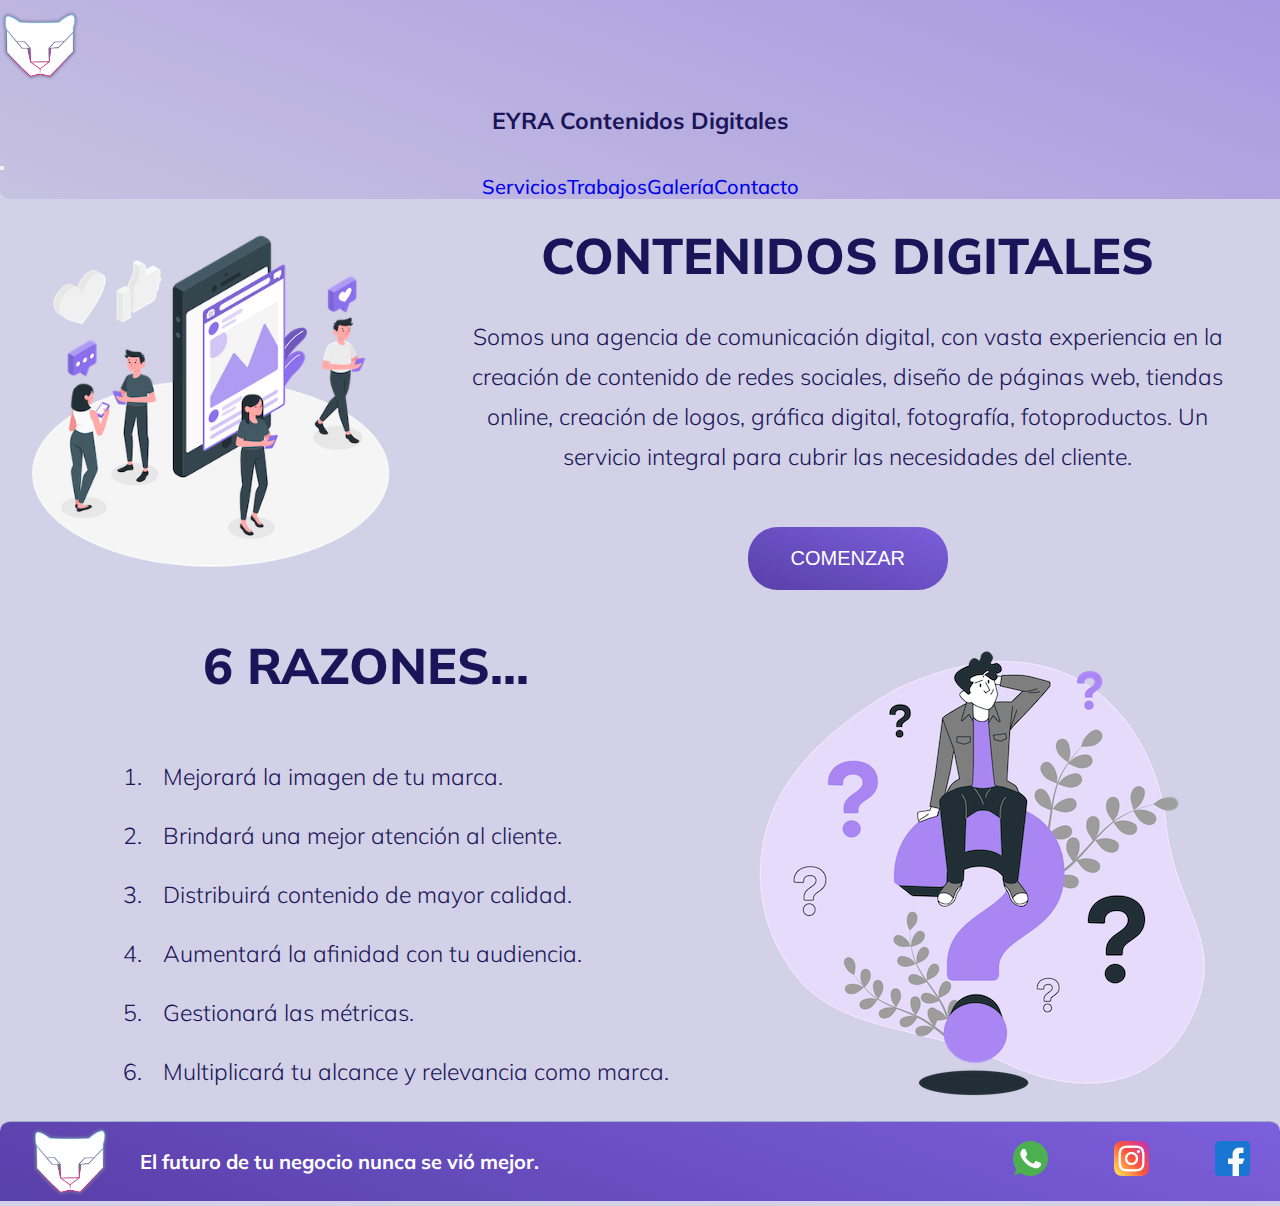
==== commit 034dd3b1: "Se corrige main & header en pages" ====
--- a/index.html
+++ b/index.html
@@ -26,60 +26,62 @@
     <title>EYRA | Contenidos Digitales</title>
   </head>
   <body>
-    <div class="container-fluid">
-      <div class="row">
-        <nav class="navbar navbar-expand-sm navbar-light">
-          <div class="container-fluid">
-            <a title="EYRA" href="./index.html"
-              ><img src="./Media/eyra-cara.png" class="logo" alt="logo"
-            /></a>
-            <p class="logo-text">EYRA Contenidos Digitales</p>
-            <button
-              class="navbar-toggler border-0 m-3 p-3"
-              type="button"
-              data-bs-toggle="collapse"
-              data-bs-target="#navbarNav"
-              aria-controls="navbarNav"
-              aria-expanded="false"
-              aria-label="Toggle navigation"
-            >
-              <span class="navbar-toggler-icon"></span>
-            </button>
-            <div
-              class="collapse navbar-collapse justify-content-end"
-              id="navbarNav"
-            >
-              <ul class="navbar-nav lista">
-                <li class="nav-item">
-                  <a
-                    class="nav-link active"
-                    aria-current="page"
-                    href="./Pages/Servicios.html"
-                    >Servicios</a
-                  >
-                </li>
-                <li class="nav-item">
-                  <a class="nav-link active" href="./Pages/Trabajos.html"
-                    >Trabajos</a
-                  >
-                </li>
-                <li class="nav-item">
-                  <a class="nav-link active" href="./Pages/Galeria.html"
-                    >Galería</a
-                  >
-                </li>
-                <li class="nav-item">
-                  <a class="nav-link active" href="./Pages/Contacto.html"
-                    >Contacto</a
-                  >
-                </li>
-              </ul>
+    <header>
+      <div class="container-fluid">
+        <div class="row">
+          <nav class="navbar navbar-expand-sm navbar-light">
+            <div class="container-fluid">
+              <a title="EYRA" href="./index.html"
+                ><img src="./Media/eyra-cara.png" class="logo" alt="logo"
+              /></a>
+              <p class="logo-text">EYRA Contenidos Digitales</p>
+              <button
+                class="navbar-toggler border-0 m-3 p-3"
+                type="button"
+                data-bs-toggle="collapse"
+                data-bs-target="#navbarNav"
+                aria-controls="navbarNav"
+                aria-expanded="false"
+                aria-label="Toggle navigation"
+              >
+                <span class="navbar-toggler-icon"></span>
+              </button>
+              <div
+                class="collapse navbar-collapse justify-content-end"
+                id="navbarNav"
+              >
+                <ul class="navbar-nav lista">
+                  <li class="nav-item">
+                    <a
+                      class="nav-link active"
+                      aria-current="page"
+                      href="./Pages/Servicios.html"
+                      >Servicios</a
+                    >
+                  </li>
+                  <li class="nav-item">
+                    <a class="nav-link active" href="./Pages/Trabajos.html"
+                      >Trabajos</a
+                    >
+                  </li>
+                  <li class="nav-item">
+                    <a class="nav-link active" href="./Pages/Galeria.html"
+                      >Galería</a
+                    >
+                  </li>
+                  <li class="nav-item">
+                    <a class="nav-link active" href="./Pages/Contacto.html"
+                      >Contacto</a
+                    >
+                  </li>
+                </ul>
+              </div>
             </div>
-          </div>
-        </nav>
+          </nav>
+        </div>
       </div>
-    </div>
-    <section class="hero">
+    </header>
+    <main class="hero">
       <div>
         <img
           src="./Media/Index.png"
@@ -102,7 +104,7 @@
           >
         </button>
       </div>
-    </section>
+    </main>
     <article>
       <div>
         <h2>6 RAZONES...</h2>
--- a/CSS/style.css
+++ b/CSS/style.css
@@ -24,7 +24,6 @@
 nav {
   background-image: linear-gradient(20deg, rgba(89, 63, 169, 0.1), rgba(124, 95, 219, 0.5));
   border-bottom-left-radius: 1rem;
-  height: 7rem;
 }
 
 .logo {
@@ -45,7 +44,9 @@
 
 @media screen and (max-width: 500px) {
   .logo-text {
-    display: none;
+    font-size: 1.2rem;
+    padding-right: 0px;
+    margin: 0px;
   }
 }
 
@@ -60,6 +61,12 @@
   font-weight: 500;
 }
 
+@media screen and (max-width: 500px) {
+  nav ul {
+    font-size: 1.5rem;
+  }
+}
+
 nav ul li {
   display: -webkit-box;
   display: -ms-flexbox;
@@ -88,7 +95,7 @@
 /*FOOTER*/
 footer {
   height: 8rem;
-  width: 100vw;
+  width: 100%;
   grid-area: footer;
   display: -webkit-box;
   display: -ms-flexbox;
@@ -165,6 +172,15 @@
   }
 }
 
+@media screen and (max-width: 768px) {
+  .redes img {
+    width: auto;
+    height: 35px;
+    padding-right: 10px;
+    padding-left: 10px;
+  }
+}
+
 /*FOOTER END*/
 /*HERO SECTION START*/
 .hero {
@@ -197,14 +213,13 @@
 
 .hero__img {
   height: auto;
-  width: 500px;
+  width: 100%;
 }
 
 @media screen and (max-width: 500px) {
   .hero__img {
     height: auto;
     width: 300px;
-    margin-top: 15rem;
     margin-left: 0px;
   }
 }
@@ -363,7 +378,7 @@
 
 article img {
   height: auto;
-  width: 500px;
+  width: 100%;
 }
 
 @media screen and (max-width: 500px) {
@@ -417,19 +432,17 @@
   text-align: center;
   font-size: 5rem;
   font-weight: 800;
-  margin-top: 13rem;
+  margin-top: 2rem;
 }
 
 @media screen and (max-width: 768px) {
   .servicios__title {
-    margin-top: 10rem;
     font-size: 2rem;
   }
 }
 
 @media screen and (max-width: 500px) {
   .servicios__title {
-    margin-top: 13rem;
     font-size: 2rem;
   }
 }
@@ -451,13 +464,13 @@
 
 .servicios__img {
   height: auto;
-  width: 500px;
+  width: 100%;
 }
 
 @media screen and (max-width: 500px) {
   .servicios__img {
     height: auto;
-    width: 100vw;
+    width: 100%;
   }
 }
 
@@ -602,9 +615,9 @@
   display: -webkit-box;
   display: -ms-flexbox;
   display: flex;
-  -webkit-box-pack: space-evenly;
-      -ms-flex-pack: space-evenly;
-          justify-content: space-evenly;
+  -webkit-box-pack: center;
+      -ms-flex-pack: center;
+          justify-content: center;
   -webkit-box-align: center;
       -ms-flex-align: center;
           align-items: center;
@@ -622,7 +635,7 @@
     -webkit-box-align: center;
         -ms-flex-align: center;
             align-items: center;
-    width: 100vw;
+    width: 100%;
   }
 }
 
@@ -655,15 +668,8 @@
 }
 
 .trabajos__img {
-  height: 500px;
-  width: auto;
-}
-
-@media screen and (max-width: 500px) {
-  .trabajos__img {
-    height: 300px;
-    width: auto;
-  }
+  height: auto;
+  width: 100%;
 }
 
 .trabajos-info {
@@ -721,7 +727,6 @@
     -webkit-box-align: center;
         -ms-flex-align: center;
             align-items: center;
-    width: 100vw;
   }
 }
 
@@ -742,7 +747,7 @@
 
 .banner__img {
   height: auto;
-  width: 300px;
+  width: 50%;
 }
 
 .trabajos {
@@ -785,7 +790,7 @@
     -webkit-box-align: center;
         -ms-flex-align: center;
             align-items: center;
-    width: 100vw;
+    width: 100%;
   }
 }
 
@@ -806,22 +811,13 @@
 
 .galeria div img {
   height: auto;
-  width: 500px;
-}
-
-@media screen and (max-width: 500px) {
-  .galeria div img {
-    height: auto;
-    width: 300px;
-    margin-top: 20rem;
-  }
+  width: 100%;
 }
 
 .galeria h1 {
   text-align: center;
   font-size: 5rem;
   font-weight: 800;
-  margin-top: 13rem;
 }
 
 @media screen and (max-width: 500px) {
@@ -841,7 +837,7 @@
 
 @media screen and (max-width: 500px) {
   .galeria p {
-    padding: 0px;
+    padding: 1rem;
     font-size: 1.6rem;
   }
 }
@@ -895,7 +891,7 @@
     -webkit-box-align: center;
         -ms-flex-align: center;
             align-items: center;
-    width: 100vw;
+    width: 100%;
   }
 }
 
@@ -916,28 +912,20 @@
 
 .contacto div img {
   height: auto;
-  width: 600px;
-}
-
-@media screen and (max-width: 500px) {
-  .contacto div img {
-    height: auto;
-    width: 300px;
-  }
+  width: 100%;
 }
 
 .contacto h1 {
   text-align: center;
   font-size: 5rem;
   font-weight: 800;
-  margin-top: 13rem;
+  margin-top: 2rem;
   -webkit-animation: fadeIn 2s;
           animation: fadeIn 2s;
 }
 
 @media screen and (max-width: 500px) {
   .contacto h1 {
-    margin-top: 20rem;
     font-size: 2rem;
   }
 }
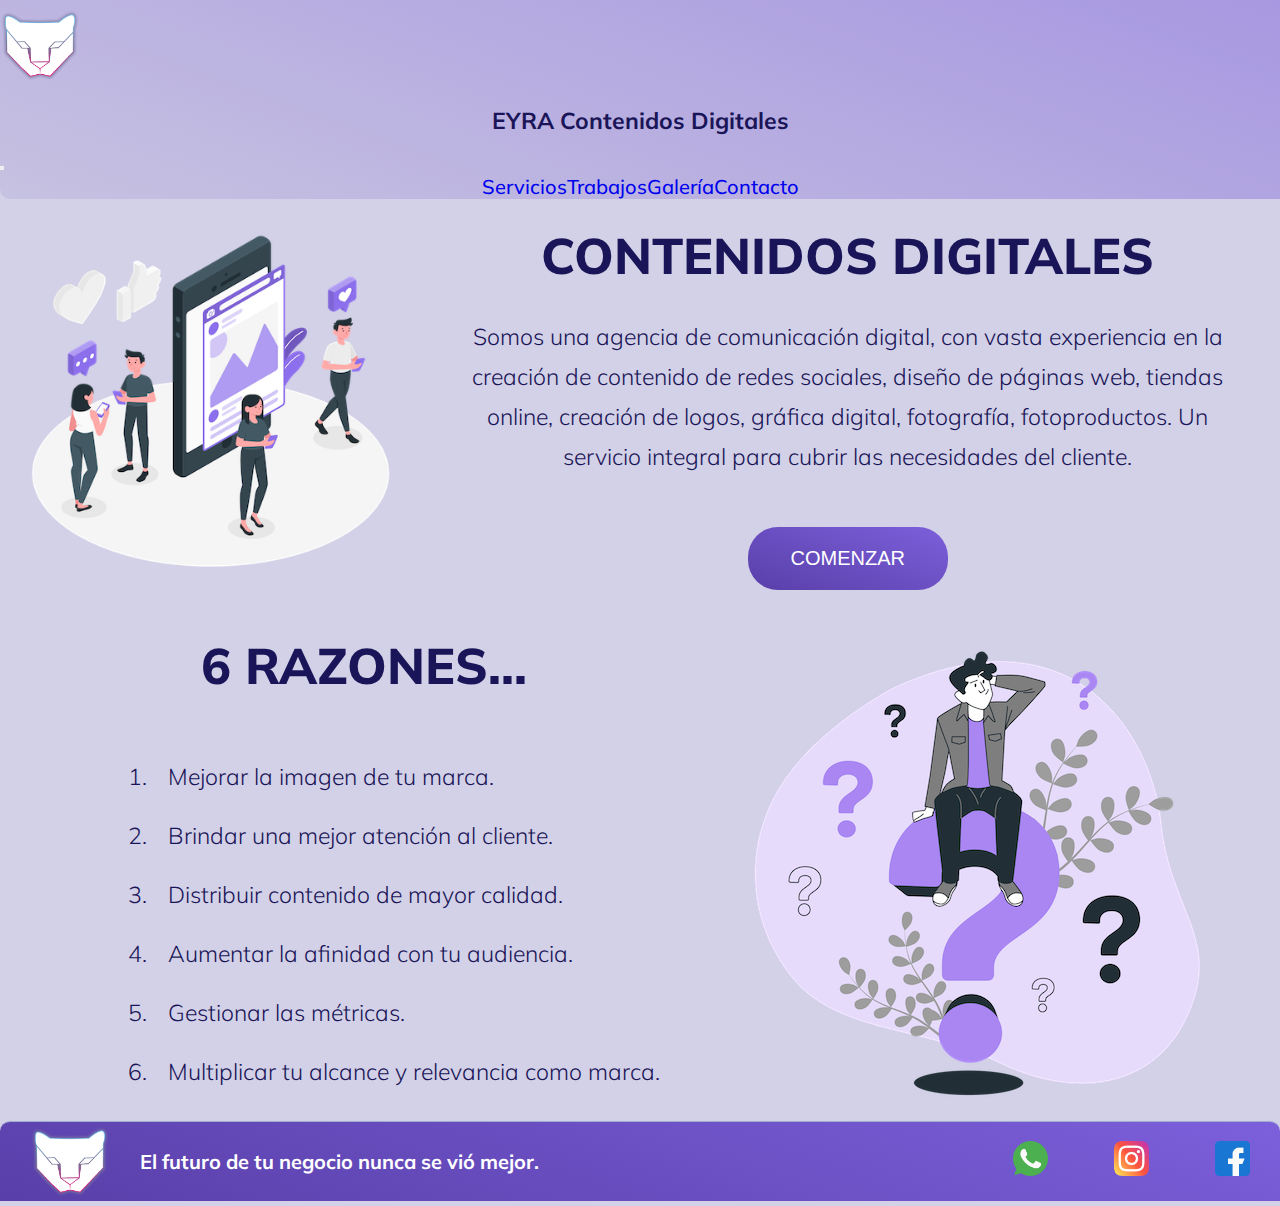
==== commit 96d2fed8: "se mejoran estilos en responsive" ====
--- a/index.html
+++ b/index.html
@@ -109,12 +109,12 @@
       <div>
         <h2>6 RAZONES...</h2>
         <ol>
-          <li>Mejorará la imagen de tu marca.</li>
-          <li>Brindará una mejor atención al cliente.</li>
-          <li>Distribuirá contenido de mayor calidad.</li>
-          <li>Aumentará la afinidad con tu audiencia.</li>
-          <li>Gestionará las métricas.</li>
-          <li>Multiplicará tu alcance y relevancia como marca.</li>
+          <li>Mejorar la imagen de tu marca.</li>
+          <li>Brindar una mejor atención al cliente.</li>
+          <li>Distribuir contenido de mayor calidad.</li>
+          <li>Aumentar la afinidad con tu audiencia.</li>
+          <li>Gestionar las métricas.</li>
+          <li>Multiplicar tu alcance y relevancia como marca.</li>
         </ol>
       </div>
       <div>
--- a/CSS/style.css
+++ b/CSS/style.css
@@ -349,6 +349,7 @@
 @media screen and (max-width: 500px) {
   article div h2 {
     font-size: 2rem;
+    margin-top: 2rem;
   }
 }
 
@@ -437,7 +438,7 @@
 
 @media screen and (max-width: 768px) {
   .servicios__title {
-    font-size: 2rem;
+    font-size: 5rem;
   }
 }
 
@@ -496,6 +497,7 @@
   .box__title {
     text-align: center;
     font-size: 2rem;
+    margin: 2rem 2rem;
   }
 }
 
@@ -746,8 +748,8 @@
 }
 
 .banner__img {
-  height: auto;
-  width: 50%;
+  height: 500px;
+  width: auto;
 }
 
 .trabajos {
@@ -818,6 +820,7 @@
   text-align: center;
   font-size: 5rem;
   font-weight: 800;
+  margin-top: 2rem;
 }
 
 @media screen and (max-width: 500px) {
@@ -840,10 +843,6 @@
     padding: 1rem;
     font-size: 1.6rem;
   }
-}
-
-.carousel-galeria {
-  height: 100%;
 }
 
 .galeria,
@@ -852,8 +851,10 @@
           animation: fadeIn 2s;
 }
 
-.galeria-height {
-  height: 100vh;
+@media screen and (max-width: 500px) {
+  .carousel-galeria {
+    display: none;
+  }
 }
 
 @keyframes fadeIn {
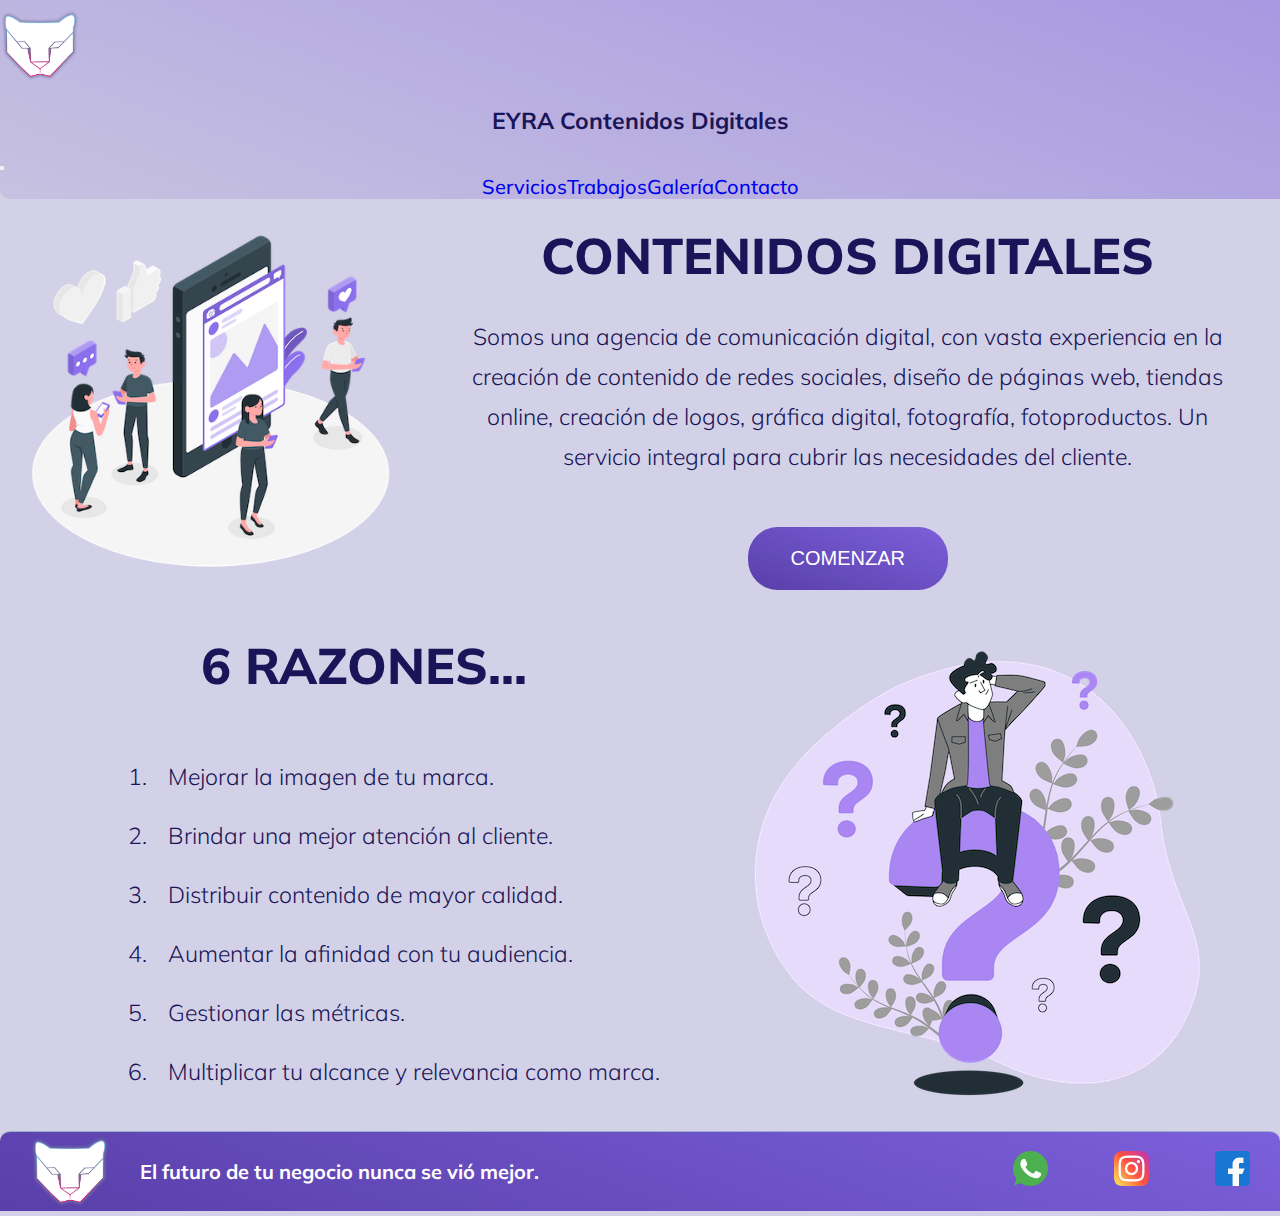
==== commit cd113a2e: "Minor fixes" ====
--- a/index.html
+++ b/index.html
@@ -108,14 +108,16 @@
     <article>
       <div>
         <h2>6 RAZONES...</h2>
-        <ol>
-          <li>Mejorar la imagen de tu marca.</li>
-          <li>Brindar una mejor atención al cliente.</li>
-          <li>Distribuir contenido de mayor calidad.</li>
-          <li>Aumentar la afinidad con tu audiencia.</li>
-          <li>Gestionar las métricas.</li>
-          <li>Multiplicar tu alcance y relevancia como marca.</li>
-        </ol>
+        <div>
+          <ol>
+            <li>Mejorar la imagen de tu marca.</li>
+            <li>Brindar una mejor atención al cliente.</li>
+            <li>Distribuir contenido de mayor calidad.</li>
+            <li>Aumentar la afinidad con tu audiencia.</li>
+            <li>Gestionar las métricas.</li>
+            <li>Multiplicar tu alcance y relevancia como marca.</li>
+          </ol>
+        </div>
       </div>
       <div>
         <img src="./Media/Index-razones.png" alt="signo de pregunta" />
--- a/CSS/style.css
+++ b/CSS/style.css
@@ -163,19 +163,10 @@
   padding-right: 30px;
 }
 
-@media screen and (max-width: 500px) {
+@media screen and (max-width: 768px) {
   .redes img {
     width: auto;
     height: 30px;
-    padding-right: 10px;
-    padding-left: 10px;
-  }
-}
-
-@media screen and (max-width: 768px) {
-  .redes img {
-    width: auto;
-    height: 35px;
     padding-right: 10px;
     padding-left: 10px;
   }
@@ -328,6 +319,7 @@
   -webkit-box-align: center;
       -ms-flex-align: center;
           align-items: center;
+  margin-bottom: 1rem;
 }
 
 @media screen and (max-width: 500px) {
@@ -752,6 +744,10 @@
   width: auto;
 }
 
+.banner h2 {
+  margin: 2rem 2rem;
+}
+
 .trabajos {
   -webkit-animation: fadeIn 2s;
           animation: fadeIn 2s;
@@ -920,7 +916,7 @@
   text-align: center;
   font-size: 5rem;
   font-weight: 800;
-  margin-top: 2rem;
+  margin: 2rem 0.5rem;
   -webkit-animation: fadeIn 2s;
           animation: fadeIn 2s;
 }
